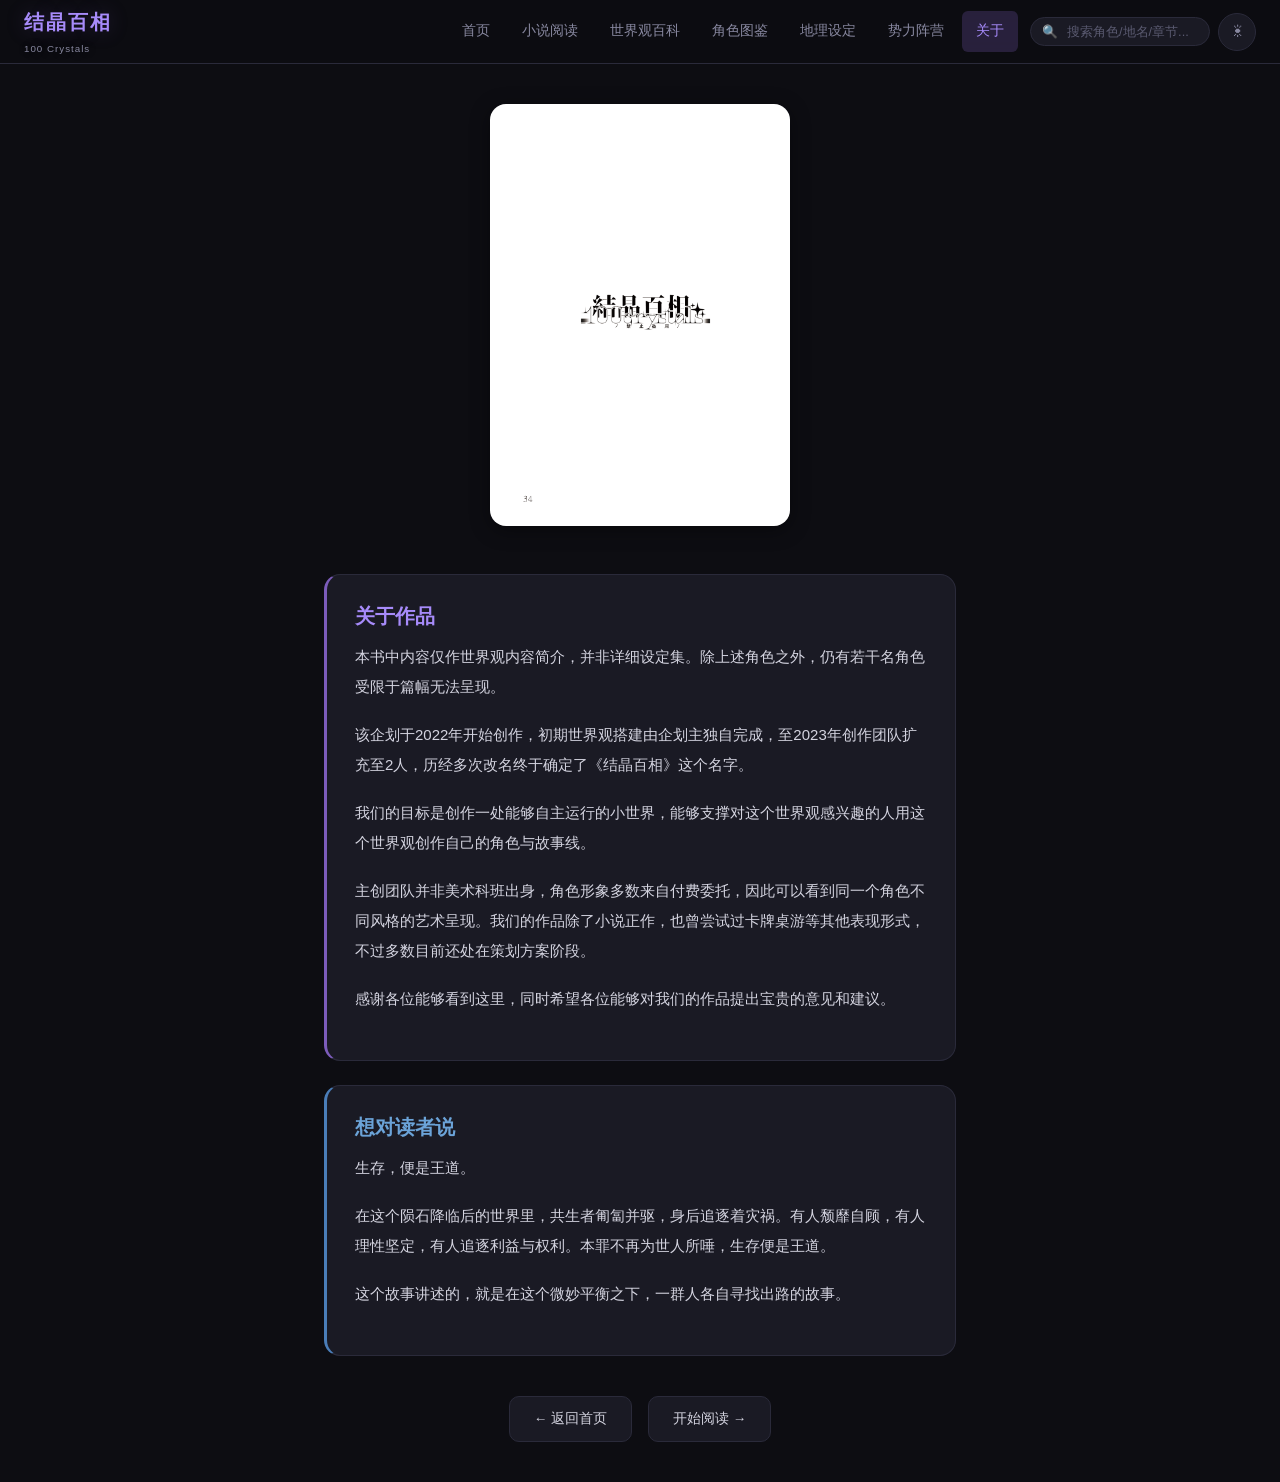
==== about.html @ 0a467393 "Add files via upload" ====
<!DOCTYPE html>
<html lang="zh-CN" data-theme="dark">
<head>
<meta charset="UTF-8">
<meta name="viewport" content="width=device-width, initial-scale=1.0">
<title>关于 · 结晶百相</title>
<link rel="icon" href="assets/logo.png">
<link rel="stylesheet" href="css/style.css">
</head>
<body>

<nav class="navbar">
  <div class="nav-logo" onclick="location.href='index.html'">结晶百相<small>100 Crystals</small></div>
  <div class="nav-links" id="navLinks">
    <a class="nav-link" href="index.html">首页</a>
    <a class="nav-link" href="novel.html">小说阅读</a>
    <a class="nav-link" href="worldview.html">世界观百科</a>
    <a class="nav-link" href="characters.html">角色图鉴</a>
    <a class="nav-link" href="geography.html">地理设定</a>
    <a class="nav-link" href="factions.html">势力阵营</a>
    <a class="nav-link active" href="about.html">关于</a>
  </div>
  <div class="nav-search">
    <span class="nav-search-icon">🔍</span>
    <input type="text" id="navSearch" placeholder="搜索角色/地名/章节...">
    <div class="search-results" id="searchResults"></div>
  </div>
  <button class="theme-toggle" id="themeToggle">☾</button>
  <div class="hamburger" id="hamburger"><span></span><span></span><span></span></div>
</nav>

<div class="main-content">
<div class="about-content">
  <div style="text-align:center;margin-bottom:40px;">
    <img src="assets/logo.png" alt="结晶百相" style="max-width:300px;border-radius:16px;box-shadow:var(--shadow-md);" onclick="openLightbox('assets/logo.png','结晶百相')">
  </div>

  <div class="encyclopedia-section">
    <h3 style="margin-top:0;">关于作品</h3>
    <p>本书中内容仅作世界观内容简介，并非详细设定集。除上述角色之外，仍有若干名角色受限于篇幅无法呈现。</p>
    <p>该企划于2022年开始创作，初期世界观搭建由企划主独自完成，至2023年创作团队扩充至2人，历经多次改名终于确定了《结晶百相》这个名字。</p>
    <p>我们的目标是创作一处能够自主运行的小世界，能够支撑对这个世界观感兴趣的人用这个世界观创作自己的角色与故事线。</p>
    <p>主创团队并非美术科班出身，角色形象多数来自付费委托，因此可以看到同一个角色不同风格的艺术呈现。我们的作品除了小说正作，也曾尝试过卡牌桌游等其他表现形式，不过多数目前还处在策划方案阶段。</p>
    <p>感谢各位能够看到这里，同时希望各位能够对我们的作品提出宝贵的意见和建议。</p>
  </div>

  <div class="encyclopedia-section" style="border-left-color:var(--blue);">
    <h3 style="color:var(--blue-light);margin-top:0;">想对读者说</h3>
    <p>生存，便是王道。</p>
    <p>在这个陨石降临后的世界里，共生者匍匐并驱，身后追逐着灾祸。有人颓靡自顾，有人理性坚定，有人追逐利益与权利。本罪不再为世人所唾，生存便是王道。</p>
    <p>这个故事讲述的，就是在这个微妙平衡之下，一群人各自寻找出路的故事。</p>
  </div>

  <div style="text-align:center;margin-top:40px;">
    <a href="index.html" class="chapter-nav-btn" style="display:inline-block;">← 返回首页</a>
    <a href="novel.html" class="chapter-nav-btn" style="display:inline-block;margin-left:12px;">开始阅读 →</a>
  </div>
</div>
</div>

<button class="scroll-top" id="scrollTop">↑</button>
<script src="js/common.js"></script>
</body>
</html>
---- css/style.css ----
/* ========================================
   结晶百相 · 设计系统 (Design System)
   主题：暗黑幻想 · 末世科幻阅读向
   主色调：深灰 · 暗紫 · 幽蓝
   ======================================== */

/* ---- CSS 变量 · 暗色主题（默认） ---- */
:root {
  --bg: #0d0d12;
  --bg-soft: #131319;
  --bg-card: #1a1a24;
  --bg-card-hover: #22222e;
  --bg-elevated: #282834;
  --border: #2a2a3a;
  --border-light: #3a3a4a;

  --text: #d4d4e0;
  --text-dim: #8888a0;
  --text-muted: #5a5a70;

  --accent: #7c5cbb;
  --accent-light: #a78bfa;
  --accent-dark: #5a3e9a;
  --accent-glow: rgba(124, 92, 187, 0.25);

  --blue: #4a7db8;
  --blue-light: #6ba3d8;
  --blue-glow: rgba(74, 125, 184, 0.2);

  --danger: #f87171;
  --warning: #fbbf24;
  --success: #4ade80;

  --font-sans: "PingFang SC", "Microsoft YaHei", "Noto Sans SC", "Helvetica Neue", sans-serif;
  --font-serif: "Noto Serif SC", "Source Han Serif SC", "SimSun", "Georgia", serif;
  --font-mono: "JetBrains Mono", "Fira Code", "Consolas", monospace;

  --radius-sm: 6px;
  --radius-md: 10px;
  --radius-lg: 16px;
  --radius-xl: 24px;

  --shadow-sm: 0 2px 8px rgba(0,0,0,0.3);
  --shadow-md: 0 4px 20px rgba(0,0,0,0.4);
  --shadow-lg: 0 8px 40px rgba(0,0,0,0.5);
  --shadow-glow: 0 0 30px var(--accent-glow);

  --nav-height: 64px;
  --sidebar-width: 280px;
  --content-max: 720px;
  --transition: 0.3s cubic-bezier(0.4, 0, 0.2, 1);
}

/* ---- CSS 变量 · 亮色主题 ---- */
:root[data-theme="light"] {
  --bg: #f5f5f0;
  --bg-soft: #ebebe6;
  --bg-card: #ffffff;
  --bg-card-hover: #f0f0eb;
  --bg-elevated: #ffffff;
  --border: #d8d8d0;
  --border-light: #c0c0b8;

  --text: #2a2a3a;
  --text-dim: #606070;
  --text-muted: #909098;

  --accent: #6b4fa8;
  --accent-light: #8b6fc8;
  --accent-dark: #4a2e88;
  --accent-glow: rgba(107, 79, 168, 0.15);

  --blue: #3a6da8;
  --blue-light: #5a8dc8;
  --blue-glow: rgba(58, 109, 168, 0.12);

  --shadow-sm: 0 2px 8px rgba(0,0,0,0.08);
  --shadow-md: 0 4px 20px rgba(0,0,0,0.1);
  --shadow-lg: 0 8px 40px rgba(0,0,0,0.12);
  --shadow-glow: 0 0 30px var(--accent-glow);
}

/* ---- 阅读主题 · 暖色（可选第三主题） ---- */
:root[data-theme="reading"] {
  --bg: #1a1714;
  --bg-soft: #221e1a;
  --bg-card: #2a2520;
  --bg-card-hover: #332e28;
  --border: #3a342e;
  --text: #c8b8a0;
  --text-dim: #8a7e6a;
  --accent: #9a7c4a;
  --accent-light: #c4a468;
}

/* ---- 基础重置 ---- */
* { margin: 0; padding: 0; box-sizing: border-box; }
html { scroll-behavior: smooth; }
body {
  background: var(--bg);
  color: var(--text);
  font-family: var(--font-sans);
  line-height: 1.8;
  font-size: 15px;
  transition: background var(--transition), color var(--transition);
  overflow-x: hidden;
}

::selection { background: var(--accent-glow); color: var(--accent-light); }

/* 滚动条 */
::-webkit-scrollbar { width: 8px; height: 8px; }
::-webkit-scrollbar-track { background: var(--bg-soft); }
::-webkit-scrollbar-thumb { background: var(--border-light); border-radius: 4px; }
::-webkit-scrollbar-thumb:hover { background: var(--accent); }

/* ---- 排版 ---- */
h1, h2, h3, h4, h5 { font-weight: 700; line-height: 1.4; color: var(--text); }
h1 { font-size: 2.2em; }
h2 { font-size: 1.6em; margin: 2em 0 0.8em; }
h3 { font-size: 1.3em; margin: 1.5em 0 0.6em; }
h4 { font-size: 1.1em; margin: 1.2em 0 0.5em; color: var(--accent-light); }
p { margin-bottom: 1em; }
a { color: var(--accent-light); text-decoration: none; transition: color var(--transition); }
a:hover { color: var(--blue-light); }
code { font-family: var(--font-mono); background: var(--bg-card); padding: 2px 6px; border-radius: 4px; font-size: 0.9em; color: var(--accent-light); }
blockquote { border-left: 3px solid var(--accent); padding-left: 1em; margin: 1em 0; color: var(--text-dim); font-style: italic; }

/* ---- 导航栏 ---- */
.navbar {
  position: fixed; top: 0; left: 0; right: 0; height: var(--nav-height);
  background: rgba(13, 13, 18, 0.85);
  backdrop-filter: blur(12px); -webkit-backdrop-filter: blur(12px);
  border-bottom: 1px solid var(--border);
  z-index: 1000; display: flex; align-items: center; padding: 0 24px;
  transition: background var(--transition);
}
:root[data-theme="light"] .navbar { background: rgba(245, 245, 240, 0.85); }

.nav-logo {
  font-size: 1.3em; font-weight: 800; color: var(--accent-light);
  letter-spacing: 2px; cursor: pointer; white-space: nowrap;
  text-shadow: 0 0 20px var(--accent-glow);
}
.nav-logo small { font-size: 0.5em; color: var(--text-dim); font-weight: 400; letter-spacing: 1px; display: block; }

.nav-links { display: flex; gap: 4px; margin-left: auto; align-items: center; }
.nav-link {
  padding: 8px 14px; border-radius: var(--radius-sm); color: var(--text-dim);
  font-size: 0.9em; font-weight: 500; cursor: pointer; transition: all var(--transition);
  white-space: nowrap;
}
.nav-link:hover { color: var(--text); background: var(--bg-card); }
.nav-link.active { color: var(--accent-light); background: var(--accent-glow); }

.nav-search {
  position: relative; margin-left: 12px;
}
.nav-search input {
  background: var(--bg-card); border: 1px solid var(--border); border-radius: 20px;
  padding: 6px 16px 6px 36px; color: var(--text); font-size: 0.85em; width: 180px;
  transition: all var(--transition); outline: none;
}
.nav-search input:focus { border-color: var(--accent); width: 240px; box-shadow: 0 0 0 3px var(--accent-glow); }
.nav-search input::placeholder { color: var(--text-muted); }
.nav-search-icon { position: absolute; left: 12px; top: 50%; transform: translateY(-50%); color: var(--text-muted); font-size: 0.85em; }

.search-results {
  position: absolute; top: 100%; left: 0; right: 0; margin-top: 8px;
  background: var(--bg-card); border: 1px solid var(--border); border-radius: var(--radius-md);
  box-shadow: var(--shadow-lg); max-height: 400px; overflow-y: auto; display: none; z-index: 2000;
}
.search-results.active { display: block; }
.search-result-item { padding: 10px 16px; border-bottom: 1px solid var(--border); cursor: pointer; transition: background var(--transition); }
.search-result-item:hover { background: var(--bg-card-hover); }
.search-result-item:last-child { border-bottom: none; }
.search-result-type { font-size: 0.7em; color: var(--accent); text-transform: uppercase; letter-spacing: 1px; }
.search-result-name { font-weight: 600; color: var(--text); }
.search-result-desc { font-size: 0.85em; color: var(--text-dim); }

.theme-toggle {
  width: 38px; height: 38px; border-radius: 50%; border: 1px solid var(--border);
  background: var(--bg-card); color: var(--text-dim); cursor: pointer;
  display: flex; align-items: center; justify-content: center; font-size: 1.1em;
  transition: all var(--transition); margin-left: 8px;
}
.theme-toggle:hover { color: var(--accent-light); border-color: var(--accent); box-shadow: var(--shadow-glow); }

.hamburger { display: none; flex-direction: column; gap: 4px; cursor: pointer; padding: 8px; margin-left: auto; }
.hamburger span { width: 22px; height: 2px; background: var(--text); border-radius: 1px; transition: all var(--transition); }
.hamburger.active span:nth-child(1) { transform: rotate(45deg) translate(4px, 4px); }
.hamburger.active span:nth-child(2) { opacity: 0; }
.hamburger.active span:nth-child(3) { transform: rotate(-45deg) translate(4px, -4px); }

/* ---- 主内容区 ---- */
.main-content { padding-top: var(--nav-height); min-height: 100vh; }

/* ---- 首页 Hero ---- */
.hero {
  text-align: center; padding: 80px 24px 60px; position: relative; overflow: hidden;
}
.hero::before {
  content: ''; position: absolute; top: -50%; left: -50%; width: 200%; height: 200%;
  background: radial-gradient(ellipse at center, var(--accent-glow) 0%, transparent 50%);
  pointer-events: none; animation: pulse 8s ease-in-out infinite;
}
@keyframes pulse { 0%, 100% { opacity: 0.5; } 50% { opacity: 1; } }

.hero-title {
  font-size: 3.5em; font-weight: 900; color: var(--accent-light);
  text-shadow: 0 0 40px var(--accent-glow), 0 0 80px var(--accent-glow);
  letter-spacing: 8px; position: relative; z-index: 1;
}
.hero-subtitle {
  font-size: 1em; color: var(--text-dim); letter-spacing: 6px; margin-top: 8px;
  text-transform: uppercase; position: relative; z-index: 1;
}
.hero-poem {
  font-family: var(--font-serif); font-size: 1.05em; line-height: 2.4; color: var(--text-dim);
  max-width: 500px; margin: 40px auto; text-align: center; position: relative; z-index: 1;
  white-space: pre-line; font-style: italic;
}

/* ---- 卡片网格 ---- */
.card-grid { display: grid; grid-template-columns: repeat(auto-fill, minmax(260px, 1fr)); gap: 20px; padding: 0 24px; max-width: 1200px; margin: 0 auto; }

.nav-card {
  background: var(--bg-card); border: 1px solid var(--border); border-radius: var(--radius-lg);
  padding: 28px 24px; cursor: pointer; transition: all var(--transition);
  position: relative; overflow: hidden; text-decoration: none; display: block;
}
.nav-card::before {
  content: ''; position: absolute; top: 0; left: 0; right: 0; height: 3px;
  background: linear-gradient(90deg, var(--accent), var(--blue)); transform: scaleX(0); transform-origin: left;
  transition: transform var(--transition);
}
.nav-card:hover { background: var(--bg-card-hover); border-color: var(--accent); transform: translateY(-4px); box-shadow: var(--shadow-md); }
.nav-card:hover::before { transform: scaleX(1); }
.nav-card-icon { font-size: 2em; margin-bottom: 12px; }
.nav-card-title { font-size: 1.2em; font-weight: 700; color: var(--text); margin-bottom: 6px; }
.nav-card-desc { font-size: 0.85em; color: var(--text-dim); line-height: 1.6; }

/* ---- 通用 Section ---- */
.section { padding: 40px 24px; max-width: 1200px; margin: 0 auto; }
.section-header { margin-bottom: 32px; }
.section-title { font-size: 1.8em; color: var(--accent-light); margin-bottom: 8px; }
.section-subtitle { color: var(--text-dim); font-size: 0.95em; }

/* ---- 角色卡片 ---- */
.char-card {
  background: var(--bg-card); border: 1px solid var(--border); border-radius: var(--radius-md);
  overflow: hidden; cursor: pointer; transition: all var(--transition); position: relative;
}
.char-card:hover { border-color: var(--accent); transform: translateY(-4px); box-shadow: var(--shadow-md), var(--shadow-glow); }
.char-card-img {
  width: 100%; aspect-ratio: 3/4; object-fit: cover; background: var(--bg-soft);
  border-bottom: 1px solid var(--border);
}
.char-card-body { padding: 14px 16px; }
.char-card-name { font-size: 1.05em; font-weight: 700; color: var(--text); }
.char-card-code { font-size: 0.8em; color: var(--accent); margin-top: 2px; }
.char-card-material { font-size: 0.8em; color: var(--text-dim); margin-top: 4px; }
.char-card-faction {
  position: absolute; top: 10px; right: 10px; padding: 3px 10px; border-radius: 12px;
  font-size: 0.7em; font-weight: 600; backdrop-filter: blur(8px);
}
.faction-miners { background: rgba(74,125,184,0.3); color: var(--blue-light); border: 1px solid rgba(74,125,184,0.4); }
.faction-tenabirui { background: rgba(248,113,113,0.2); color: var(--danger); border: 1px solid rgba(248,113,113,0.3); }
.faction-institute { background: rgba(74,222,128,0.15); color: var(--success); border: 1px solid rgba(74,222,128,0.3); }
.faction-finalfront { background: rgba(251,191,36,0.15); color: var(--warning); border: 1px solid rgba(251,191,36,0.3); }
.faction-other { background: rgba(167,139,250,0.15); color: var(--accent-light); border: 1px solid rgba(167,139,250,0.3); }

/* ---- 筛选器 ---- */
.filter-bar {
  display: flex; flex-wrap: wrap; gap: 8px; margin-bottom: 24px; padding: 16px;
  background: var(--bg-card); border: 1px solid var(--border); border-radius: var(--radius-md);
}
.filter-group { display: flex; flex-wrap: wrap; gap: 6px; align-items: center; }
.filter-label { font-size: 0.8em; color: var(--text-dim); margin-right: 4px; }
.filter-btn {
  padding: 4px 12px; border-radius: 16px; border: 1px solid var(--border); background: var(--bg-soft);
  color: var(--text-dim); font-size: 0.8em; cursor: pointer; transition: all var(--transition);
}
.filter-btn:hover { border-color: var(--accent); color: var(--text); }
.filter-btn.active { background: var(--accent); color: #fff; border-color: var(--accent); }

/* ---- 模态弹窗 ---- */
.modal-overlay {
  position: fixed; top: 0; left: 0; right: 0; bottom: 0; background: rgba(0,0,0,0.7);
  backdrop-filter: blur(8px); z-index: 3000; display: none; align-items: center; justify-content: center;
  padding: 20px; opacity: 0; transition: opacity var(--transition);
}
.modal-overlay.active { display: flex; opacity: 1; }
.modal-content {
  background: var(--bg-card); border: 1px solid var(--border); border-radius: var(--radius-lg);
  max-width: 600px; width: 100%; max-height: 85vh; overflow-y: auto;
  box-shadow: var(--shadow-lg); animation: modalIn 0.3s ease;
}
@keyframes modalIn { from { transform: scale(0.95) translateY(10px); opacity: 0; } to { transform: scale(1) translateY(0); opacity: 1; } }
.modal-close {
  position: absolute; top: 16px; right: 16px; width: 36px; height: 36px; border-radius: 50%;
  background: var(--bg-elevated); border: 1px solid var(--border); color: var(--text-dim);
  cursor: pointer; font-size: 1.2em; display: flex; align-items: center; justify-content: center;
  transition: all var(--transition); z-index: 10;
}
.modal-close:hover { color: var(--danger); border-color: var(--danger); }
.modal-body { padding: 0; }
.modal-img { width: 100%; max-height: 400px; object-fit: contain; border-radius: var(--radius-lg) var(--radius-lg) 0 0; background: var(--bg-soft); }
.modal-info { padding: 24px; }
.modal-name { font-size: 1.5em; font-weight: 800; }
.modal-row { display: flex; gap: 12px; margin-top: 8px; }
.modal-label { color: var(--text-dim); font-size: 0.85em; min-width: 70px; }
.modal-value { color: var(--text); font-size: 0.9em; }

/* ---- Lightbox（图片放大） ---- */
.lightbox {
  position: fixed; top: 0; left: 0; right: 0; bottom: 0; background: rgba(0,0,0,0.9);
  z-index: 4000; display: none; align-items: center; justify-content: center; cursor: zoom-out;
  animation: fadeIn 0.3s ease;
}
.lightbox.active { display: flex; }
.lightbox img { max-width: 92%; max-height: 92%; object-fit: contain; border-radius: 8px; box-shadow: var(--shadow-lg); }
@keyframes fadeIn { from { opacity: 0; } to { opacity: 1; } }

/* ---- 小说阅读页 ---- */
.novel-layout { display: flex; max-width: 1400px; margin: 0 auto; min-height: calc(100vh - var(--nav-height)); }

.novel-sidebar {
  width: var(--sidebar-width); flex-shrink: 0; border-right: 1px solid var(--border);
  position: sticky; top: var(--nav-height); height: calc(100vh - var(--nav-height));
  overflow-y: auto; padding: 20px 0; background: var(--bg-soft);
}
.novel-sidebar-title { padding: 0 20px 12px; font-size: 1em; color: var(--accent-light); font-weight: 700; border-bottom: 1px solid var(--border); margin-bottom: 8px; }
.chapter-list { list-style: none; }
.chapter-item { padding: 10px 20px; cursor: pointer; transition: all var(--transition); font-size: 0.88em; color: var(--text-dim); border-left: 3px solid transparent; }
.chapter-item:hover { background: var(--bg-card); color: var(--text); }
.chapter-item.active { background: var(--bg-card); color: var(--accent-light); border-left-color: var(--accent); font-weight: 600; }
.chapter-num { display: inline-block; width: 28px; color: var(--text-muted); font-size: 0.85em; }

.novel-main { flex: 1; padding: 40px 24px; min-width: 0; }

.reading-controls {
  display: flex; align-items: center; gap: 12px; flex-wrap: wrap;
  padding: 12px 16px; background: var(--bg-card); border: 1px solid var(--border);
  border-radius: var(--radius-md); margin-bottom: 24px; position: sticky; top: calc(var(--nav-height) + 8px);
  z-index: 100; backdrop-filter: blur(8px);
}
.control-group { display: flex; align-items: center; gap: 6px; }
.control-label { font-size: 0.75em; color: var(--text-dim); }
.control-btn {
  width: 32px; height: 32px; border-radius: var(--radius-sm); border: 1px solid var(--border);
  background: var(--bg-soft); color: var(--text-dim); cursor: pointer; font-size: 0.85em;
  display: flex; align-items: center; justify-content: center; transition: all var(--transition);
}
.control-btn:hover { border-color: var(--accent); color: var(--accent-light); }
.control-btn.active { background: var(--accent); color: #fff; border-color: var(--accent); }

.novel-content {
  max-width: var(--content-max); margin: 0 auto; font-family: var(--font-serif);
  line-height: var(--reading-line-height, 1.8); font-size: var(--reading-font-size, 17px);
  color: var(--text);
}
.novel-content h2 { font-family: var(--font-serif); text-align: center; margin-bottom: 2em; color: var(--accent-light); }
.novel-content p { margin-bottom: 1.2em; text-indent: 2em; }
.novel-content p:first-of-type { text-indent: 0; }

.chapter-nav { display: flex; justify-content: space-between; margin-top: 48px; padding-top: 24px; border-top: 1px solid var(--border); }
.chapter-nav-btn {
  padding: 10px 24px; border-radius: var(--radius-md); border: 1px solid var(--border);
  background: var(--bg-card); color: var(--text); cursor: pointer; transition: all var(--transition); font-size: 0.9em;
}
.chapter-nav-btn:hover { border-color: var(--accent); color: var(--accent-light); box-shadow: var(--shadow-glow); }
.chapter-nav-btn:disabled { opacity: 0.4; cursor: not-allowed; }

/* ---- 回到顶部 ---- */
.scroll-top {
  position: fixed; bottom: 30px; right: 30px; width: 44px; height: 44px; border-radius: 50%;
  background: var(--bg-card); border: 1px solid var(--accent); color: var(--accent-light);
  cursor: pointer; display: flex; align-items: center; justify-content: center; font-size: 1.2em;
  box-shadow: var(--shadow-md); z-index: 900; opacity: 0; transform: translateY(20px);
  transition: all var(--transition);
}
.scroll-top.visible { opacity: 1; transform: translateY(0); }
.scroll-top:hover { background: var(--accent); color: #fff; box-shadow: var(--shadow-glow); }

/* ---- 世界观百科 ---- */
.encyclopedia-section {
  background: var(--bg-card); border: 1px solid var(--border); border-radius: var(--radius-lg);
  padding: 28px; margin-bottom: 24px; border-left: 3px solid var(--accent);
}
.encyclopedia-section h3 { color: var(--accent-light); margin-top: 0; }
.timeline { list-style: none; padding-left: 20px; border-left: 2px solid var(--border); }
.timeline-item { position: relative; padding: 12px 0 12px 24px; }
.timeline-item::before { content: ''; position: absolute; left: -7px; top: 18px; width: 12px; height: 12px; border-radius: 50%; background: var(--accent); border: 2px solid var(--bg); }
.timeline-event { font-weight: 700; color: var(--accent-light); }
.timeline-desc { color: var(--text-dim); font-size: 0.9em; margin-top: 4px; }

.level-card { background: var(--bg-soft); border: 1px solid var(--border); border-radius: var(--radius-md); padding: 16px; margin-bottom: 12px; }
.level-card h4 { margin: 0 0 6px; }
.level-badge { display: inline-block; padding: 2px 10px; border-radius: 12px; font-size: 0.75em; font-weight: 700; margin-right: 8px; }
.level-0 { background: rgba(90,90,112,0.2); color: var(--text-dim); }
.level-1 { background: rgba(74,125,184,0.2); color: var(--blue-light); }
.level-2 { background: rgba(124,92,187,0.2); color: var(--accent-light); }
.level-3 { background: rgba(248,113,113,0.2); color: var(--danger); }

/* ---- 地理页 ---- */
.map-container {
  position: relative; background: var(--bg-card); border: 1px solid var(--border);
  border-radius: var(--radius-lg); overflow: hidden; cursor: zoom-in; margin-bottom: 24px;
}
.map-img { width: 100%; display: block; transition: transform var(--transition); }
.map-container:hover .map-img { transform: scale(1.02); }
.map-overlay { position: absolute; inset: 0; background: linear-gradient(to bottom, transparent 60%, rgba(0,0,0,0.6)); display: flex; align-items: flex-end; padding: 20px; }
.map-overlay span { color: #fff; font-size: 0.85em; }

.geo-grid { display: grid; grid-template-columns: repeat(auto-fill, minmax(300px, 1fr)); gap: 16px; }
.geo-card {
  background: var(--bg-card); border: 1px solid var(--border); border-radius: var(--radius-md);
  padding: 20px; cursor: pointer; transition: all var(--transition);
}
.geo-card:hover { border-color: var(--blue); transform: translateY(-2px); box-shadow: var(--shadow-md); }
.geo-card h4 { color: var(--blue-light); margin: 0 0 6px; }
.geo-card p { font-size: 0.85em; color: var(--text-dim); margin: 0; }
.geo-card-en { font-size: 0.75em; color: var(--text-muted); margin-top: 4px; }

/* ---- 势力页 ---- */
.faction-block {
  background: var(--bg-card); border: 1px solid var(--border); border-radius: var(--radius-lg);
  padding: 28px; margin-bottom: 24px; position: relative; overflow: hidden;
}
.faction-block::before { content: ''; position: absolute; top: 0; left: 0; right: 0; height: 4px; }
.faction-block.miners::before { background: linear-gradient(90deg, var(--blue), var(--blue-light)); }
.faction-block.tenabirui::before { background: linear-gradient(90deg, var(--danger), #c44); }
.faction-block.finalfront::before { background: linear-gradient(90deg, var(--warning), #c93); }
.faction-block.institute::before { background: linear-gradient(90deg, var(--success), #2c8); }

.faction-header { display: flex; align-items: center; gap: 12px; margin-bottom: 16px; }
.faction-icon { font-size: 1.8em; }
.faction-name { font-size: 1.4em; font-weight: 800; }
.faction-tag { font-size: 0.75em; color: var(--text-dim); }
.faction-desc { color: var(--text); line-height: 1.8; margin-bottom: 16px; }

.squad-card {
  background: var(--bg-soft); border: 1px solid var(--border); border-radius: var(--radius-md);
  padding: 16px; margin-bottom: 12px;
}
.squad-name { font-weight: 700; color: var(--accent-light); margin-bottom: 4px; }
.squad-station { font-size: 0.8em; color: var(--text-dim); margin-bottom: 8px; }
.squad-desc { font-size: 0.88em; color: var(--text); line-height: 1.7; }

/* ---- 关于页 ---- */
.about-content { max-width: 680px; margin: 0 auto; padding: 40px 24px; }
.about-content p { line-height: 2; margin-bottom: 1.2em; color: var(--text); }

/* ---- 响应式 ---- */
@media (max-width: 900px) {
  .nav-links { display: none; position: fixed; top: var(--nav-height); left: 0; right: 0; background: var(--bg-card); border-bottom: 1px solid var(--border); flex-direction: column; padding: 16px; gap: 2px; }
  .nav-links.active { display: flex; }
  .nav-link { padding: 12px 16px; }
  .nav-search { display: none; }
  .nav-search.active { display: block; position: fixed; top: var(--nav-height); left: 0; right: 0; background: var(--bg-card); padding: 16px; }
  .nav-search input { width: 100%; }
  .hamburger { display: flex; }
  .hero-title { font-size: 2.2em; letter-spacing: 4px; }

  .novel-sidebar { position: fixed; top: var(--nav-height); left: 0; bottom: 0; width: 280px; z-index: 500; transform: translateX(-100%); transition: transform var(--transition); }
  .novel-sidebar.active { transform: translateX(0); }
  .novel-main { padding: 20px 16px; }
  .novel-content { font-size: var(--reading-font-size, 16px) !important; }

  .card-grid { grid-template-columns: 1fr; }
  .section { padding: 24px 16px; }
}

@media (max-width: 480px) {
  .hero { padding: 60px 16px 40px; }
  .hero-title { font-size: 1.8em; }
  .hero-poem { font-size: 0.9em; }
  .reading-controls { gap: 8px; }
  .control-label { display: none; }
}
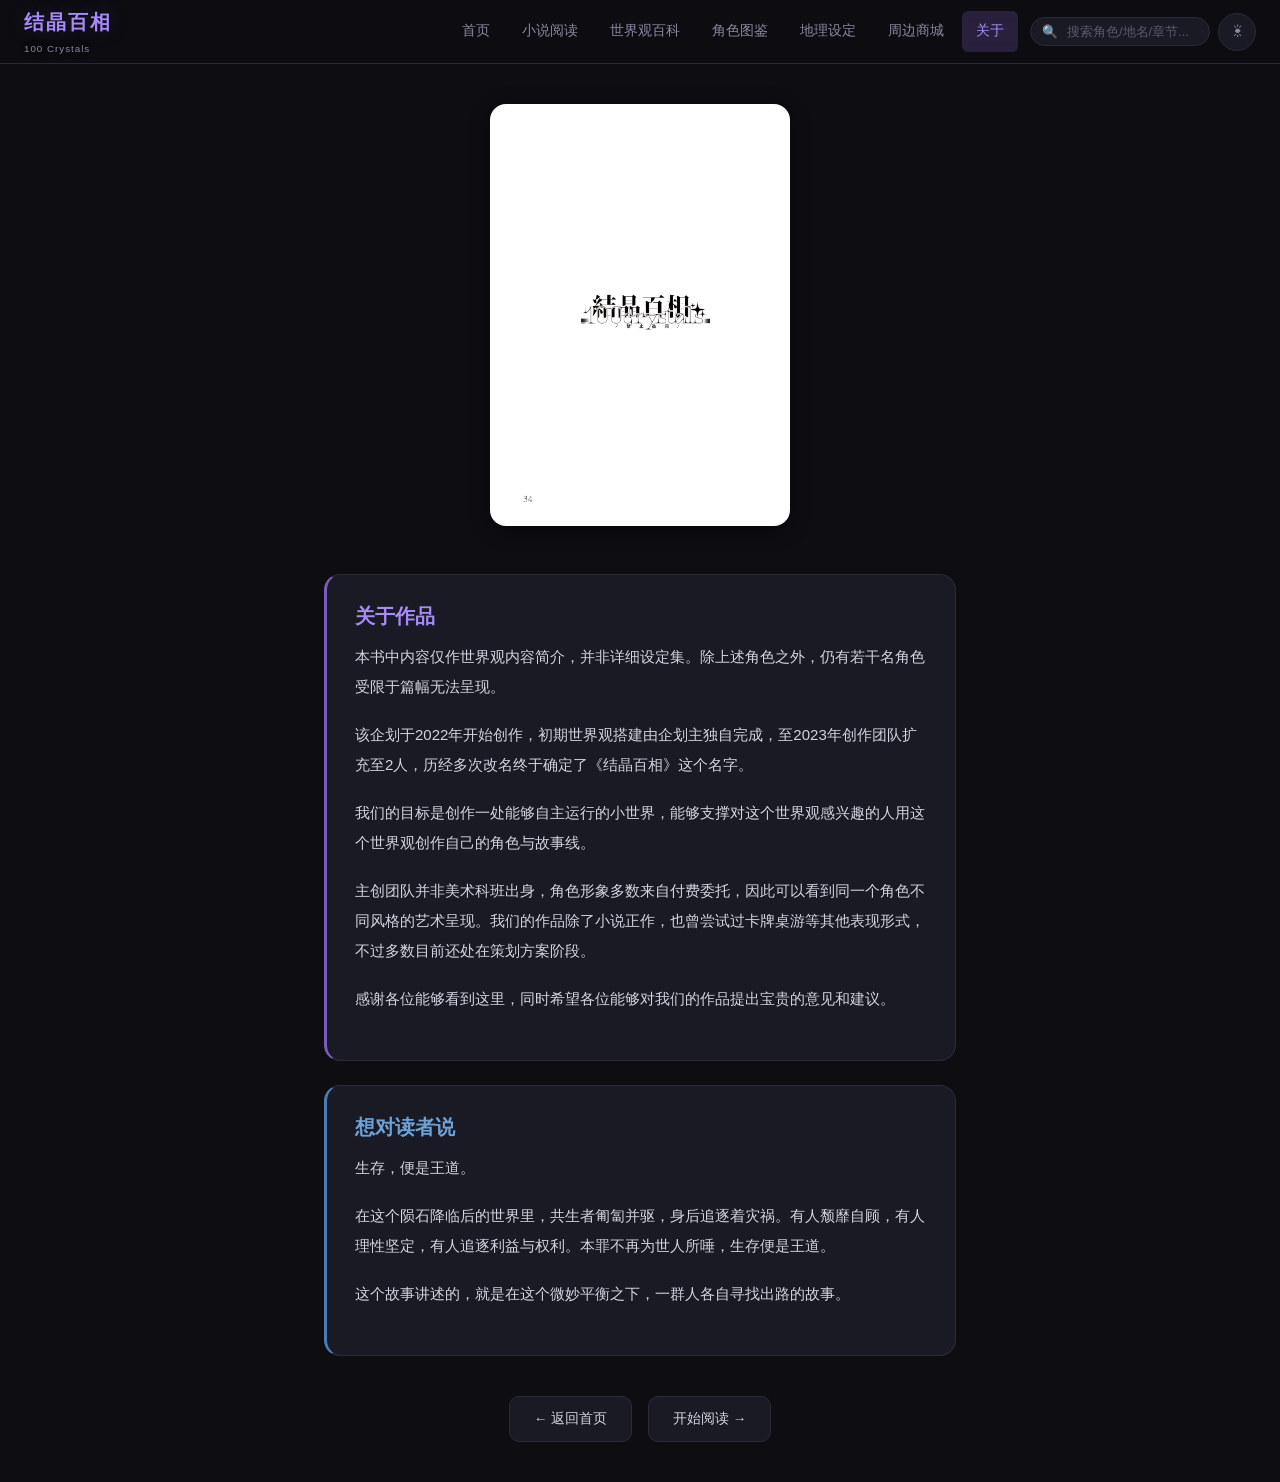
==== commit 63ef33fa: "Add files via upload" ====
--- a/about.html
+++ b/about.html
@@ -17,7 +17,7 @@
     <a class="nav-link" href="worldview.html">世界观百科</a>
     <a class="nav-link" href="characters.html">角色图鉴</a>
     <a class="nav-link" href="geography.html">地理设定</a>
-    <a class="nav-link" href="factions.html">势力阵营</a>
+    <a class="nav-link" href="shop.html">周边商城</a>
     <a class="nav-link active" href="about.html">关于</a>
   </div>
   <div class="nav-search">
